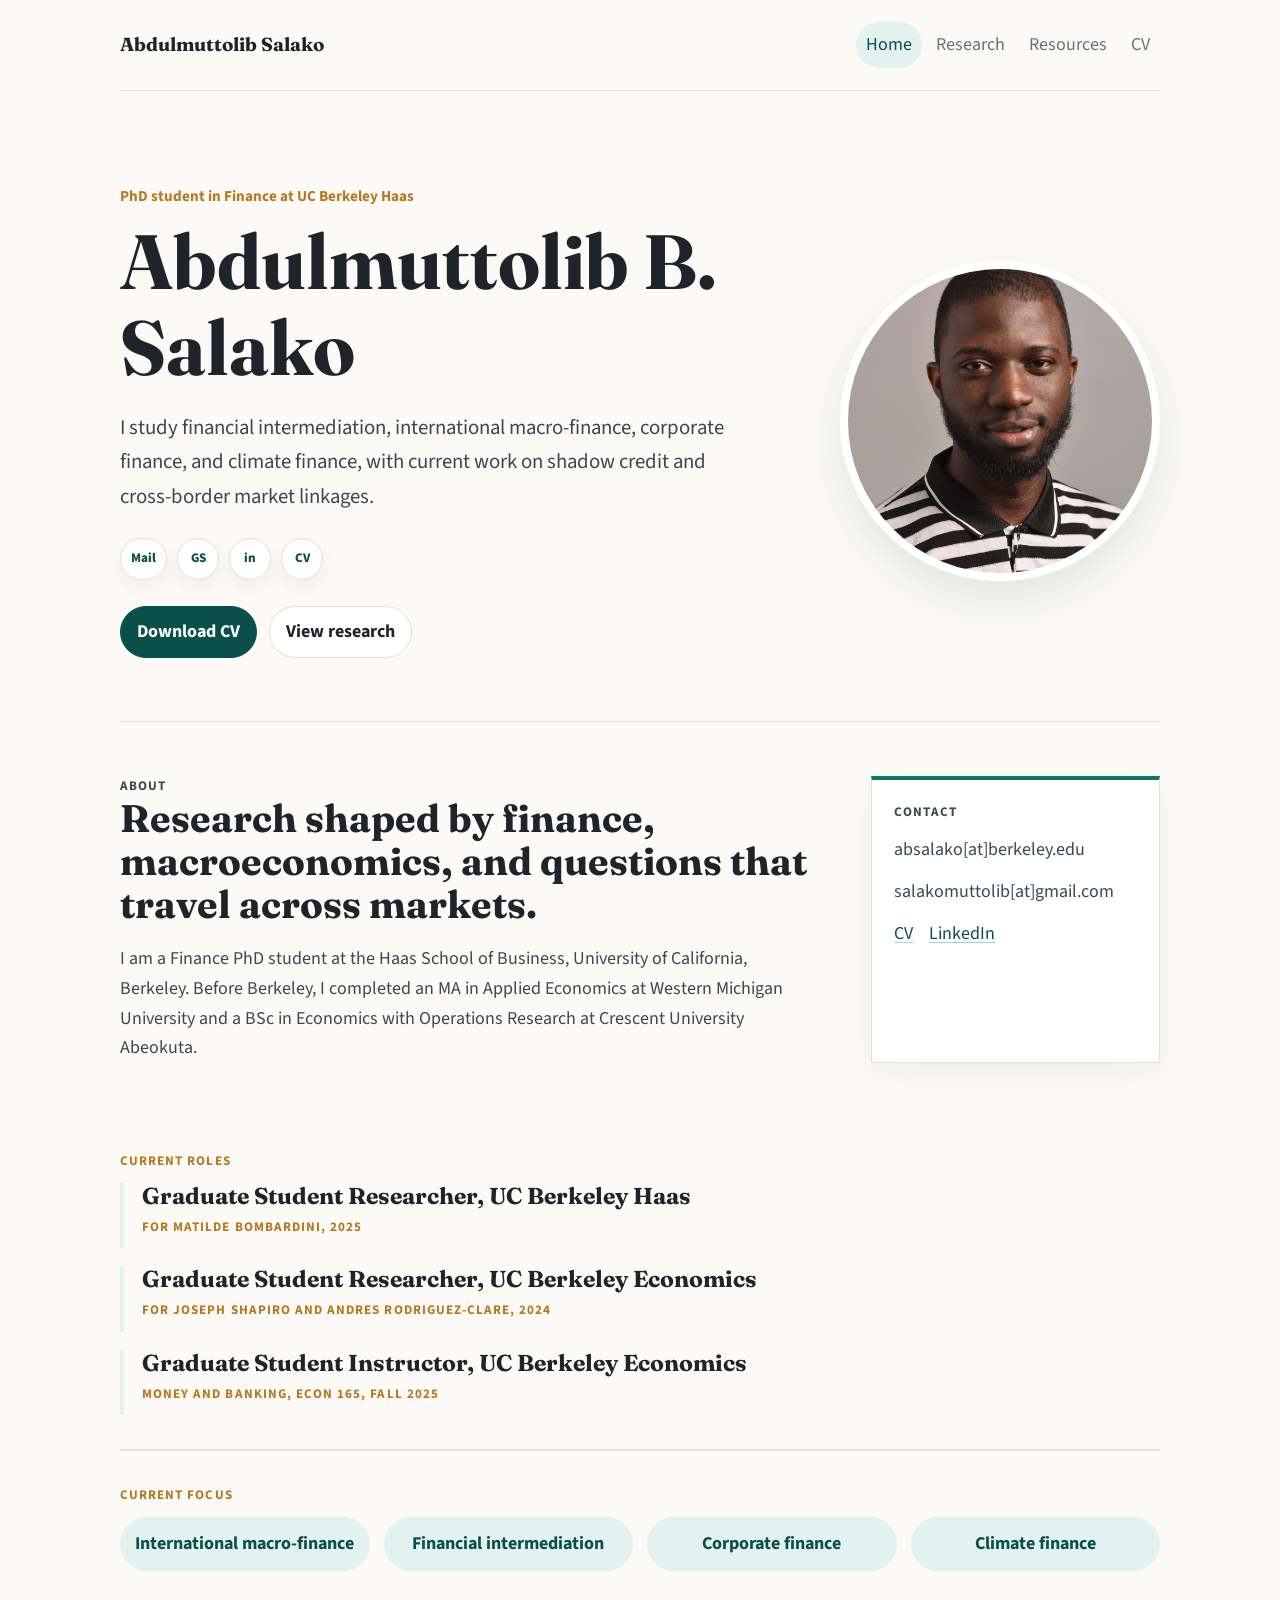
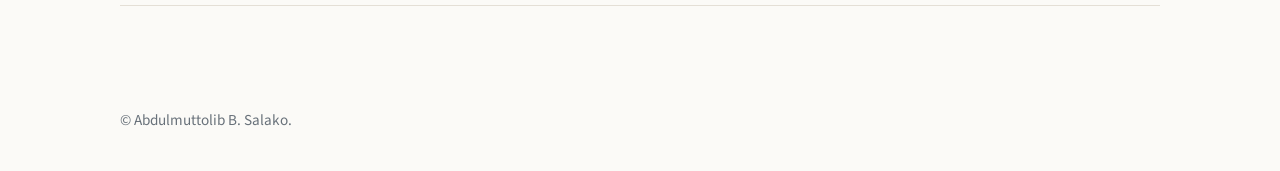
==== index.html @ 6ccd49cc "Simplify academic site design" ====
<!DOCTYPE html>
<html lang="en">
<head>
  <!-- Google Tag Manager -->
  <script>(function(w,d,s,l,i){w[l]=w[l]||[];w[l].push({'gtm.start':
  new Date().getTime(),event:'gtm.js'});var f=d.getElementsByTagName(s)[0],
  j=d.createElement(s),dl=l!='dataLayer'?'&l='+l:'';j.async=true;j.src=
  'https://www.googletagmanager.com/gtm.js?id='+i+dl;f.parentNode.insertBefore(j,f);
  })(window,document,'script','dataLayer','GTM-585B7WN');</script>
  <!-- End Google Tag Manager -->

  <!-- Global site tag (gtag.js) - Google Analytics -->
  <script async src="https://www.googletagmanager.com/gtag/js?id=G-QW6NPLQPRW"></script>
  <script>
    window.dataLayer = window.dataLayer || [];
    function gtag(){dataLayer.push(arguments);}
    gtag('js', new Date());
    gtag('config', 'G-QW6NPLQPRW');
  </script>

  <title>Abdulmuttolib Salako</title>
  <meta charset="utf-8">
  <meta name="viewport" content="width=device-width, initial-scale=1">
  <meta name="description" content="Abdulmuttolib B. Salako is a Finance PhD student at UC Berkeley Haas studying international macro-finance, financial intermediation, corporate finance, and climate finance.">
  <meta name="author" content="Abdulmuttolib B. Salako">
  <meta name="robots" content="index, follow">
  <link rel="canonical" href="https://muttolibsalako.github.io/">
  <link rel="preconnect" href="https://fonts.googleapis.com">
  <link rel="preconnect" href="https://fonts.gstatic.com" crossorigin>
  <link href="https://fonts.googleapis.com/css2?family=Fraunces:opsz,wght@9..144,600;9..144,700&family=Source+Sans+3:wght@400;500;600;700&display=swap" rel="stylesheet">
  <link rel="stylesheet" href="styles.css">
  <link rel="apple-touch-icon" sizes="180x180" href="files/favicon_package/apple-touch-icon.png">
  <link rel="icon" type="image/png" sizes="32x32" href="files/favicon_package/favicon-32x32.png">
  <link rel="icon" type="image/png" sizes="16x16" href="files/favicon_package/favicon-16x16.png">
  <link rel="manifest" href="/site.webmanifest">
  <link rel="mask-icon" href="/safari-pinned-tab.svg" color="#5bbad5">
  <meta name="msapplication-TileColor" content="#da532c">
  <meta name="theme-color" content="#f8f5ee">
  <script type="application/ld+json">
  {
    "@context": "https://schema.org",
    "@type": "Person",
    "name": "Abdulmuttolib B. Salako",
    "alternateName": "Abdulmuttolib Salako",
    "url": "https://muttolibsalako.github.io/",
    "affiliation": {
      "@type": "CollegeOrUniversity",
      "name": "University of California, Berkeley, Haas School of Business"
    },
    "jobTitle": "Finance PhD Student",
    "sameAs": [
      "https://www.linkedin.com/in/abdulmuttolibsalako/",
      "https://scholar.google.com/citations?hl=en&user=TeEJFxQAAAAJ"
    ],
    "knowsAbout": [
      "International macro-finance",
      "Financial intermediation",
      "Corporate finance",
      "Climate finance"
    ]
  }
  </script>
</head>
<body>
  <!-- Google Tag Manager (noscript) -->
  <noscript><iframe src="https://www.googletagmanager.com/ns.html?id=GTM-585B7WN"
  height="0" width="0" style="display:none;visibility:hidden"></iframe></noscript>
  <!-- End Google Tag Manager (noscript) -->

  <header class="site-header">
    <a class="brand" href="index.html">Abdulmuttolib Salako</a>
    <nav class="site-nav" aria-label="Primary navigation">
      <a class="active" href="index.html">Home</a>
      <a href="research.html">Research</a>
      <a href="resources.html">Resources</a>
      <a href="files/SalakoCV_Academicv2.pdf">CV</a>
    </nav>
  </header>

  <main>
    <section class="hero">
      <div class="hero-copy">
        <p class="eyebrow">PhD student in Finance at UC Berkeley Haas</p>
        <h1>Abdulmuttolib B. Salako</h1>
        <p class="lede">
          I study financial intermediation, international macro-finance, corporate finance, and climate finance, with current work on shadow credit and cross-border market linkages.
        </p>
        <div class="icon-links" aria-label="Profile links">
          <a href="mailto:absalako@berkeley.edu" aria-label="Email">Mail</a>
          <a href="https://scholar.google.com/citations?hl=en&user=TeEJFxQAAAAJ" target="_blank" rel="noopener" aria-label="Google Scholar">GS</a>
          <a href="https://www.linkedin.com/in/abdulmuttolibsalako/" target="_blank" rel="noopener" aria-label="LinkedIn">in</a>
          <a href="files/SalakoCV_Academicv2.pdf" aria-label="Download CV">CV</a>
        </div>
        <div class="actions" aria-label="Profile links">
          <a class="button primary" href="files/SalakoCV_Academicv2.pdf">Download CV</a>
          <a class="button" href="research.html">View research</a>
        </div>
      </div>

      <figure class="portrait">
        <img src="files/MTL_4378 (2).JPG" alt="Abdulmuttolib Salako">
      </figure>
    </section>

    <section class="intro-grid" aria-label="Profile summary">
      <article>
        <p class="section-kicker">About</p>
        <h2>Research shaped by finance, macroeconomics, and questions that travel across markets.</h2>
        <p>
          I am a Finance PhD student at the Haas School of Business, University of California, Berkeley. Before Berkeley, I completed an MA in Applied Economics at Western Michigan University and a BSc in Economics with Operations Research at Crescent University Abeokuta.
        </p>
      </article>

      <aside class="contact-panel">
        <p class="section-kicker">Contact</p>
        <p>absalako[at]berkeley.edu</p>
        <p>salakomuttolib[at]gmail.com</p>
        <a href="files/SalakoCV_Academicv2.pdf">CV</a>
        <a href="https://www.linkedin.com/in/abdulmuttolibsalako/" target="_blank" rel="noopener">LinkedIn</a>
      </aside>
    </section>

    <section class="research-section">
      <p class="section-kicker">Current Roles</p>
      <div class="timeline-list">
        <article>
          <h3>Graduate Student Researcher, UC Berkeley Haas</h3>
          <p class="meta">For Matilde Bombardini, 2025</p>
        </article>
        <article>
          <h3>Graduate Student Researcher, UC Berkeley Economics</h3>
          <p class="meta">For Joseph Shapiro and Andres Rodriguez-Clare, 2024</p>
        </article>
        <article>
          <h3>Graduate Student Instructor, UC Berkeley Economics</h3>
          <p class="meta">Money and Banking, ECON 165, Fall 2025</p>
        </article>
      </div>
    </section>

    <section class="focus-band">
      <p class="section-kicker">Current focus</p>
      <div class="focus-list">
        <p>International macro-finance</p>
        <p>Financial intermediation</p>
        <p>Corporate finance</p>
        <p>Climate finance</p>
      </div>
    </section>
  </main>

  <footer class="site-footer">
    <p>&copy; Abdulmuttolib B. Salako.</p>
  </footer>
</body>
</html>
---- styles.css ----
:root {
  --paper: #fbfaf7;
  --ink: #20242a;
  --muted: #68717a;
  --line: #e4dfd6;
  --panel: #ffffff;
  --accent: #0f766e;
  --accent-dark: #0b4f4a;
  --accent-soft: #e2f2ef;
  --gold: #b7791f;
  --shadow: 0 20px 44px rgba(32, 36, 42, 0.1);
}

* {
  box-sizing: border-box;
}

html {
  background: var(--paper);
  color: var(--ink);
  scroll-behavior: smooth;
}

body {
  margin: 0;
  font-family: "Source Sans 3", Georgia, serif;
  font-size: 18px;
  line-height: 1.65;
  overflow-x: hidden;
  background: var(--paper);
}

body::selection {
  background: var(--accent-soft);
}

a {
  color: var(--accent-dark);
  text-decoration-color: rgba(15, 118, 110, 0.35);
  text-underline-offset: 0.18em;
}

a:hover,
a:focus-visible {
  color: var(--accent);
}

a:focus-visible {
  outline: 3px solid rgba(15, 118, 110, 0.28);
  outline-offset: 4px;
}

.site-header {
  width: min(1040px, calc(100% - 40px));
  margin: 0 auto;
  padding: 22px 0;
  display: flex;
  align-items: center;
  justify-content: space-between;
  gap: 24px;
  border-bottom: 1px solid var(--line);
}

.brand {
  font-family: "Fraunces", Georgia, serif;
  font-size: 1.18rem;
  font-weight: 700;
  color: var(--ink);
  text-decoration: none;
}

.site-nav {
  display: flex;
  gap: 4px;
  flex-wrap: wrap;
  justify-content: flex-end;
}

.site-nav a {
  padding: 8px 10px;
  color: var(--muted);
  text-decoration: none;
  border-radius: 999px;
  transition: color 160ms ease, background 160ms ease;
}

.site-nav a:hover,
.site-nav a:focus-visible,
.site-nav a.active {
  color: var(--accent-dark);
  background: var(--accent-soft);
}

main {
  width: min(1040px, calc(100% - 40px));
  margin: 0 auto;
}

.hero {
  min-height: 70vh;
  display: grid;
  grid-template-columns: minmax(0, 1fr) minmax(250px, 340px);
  gap: clamp(34px, 7vw, 88px);
  align-items: center;
  padding: clamp(46px, 7vw, 88px) 0 58px;
}

.eyebrow,
.section-kicker,
.meta {
  margin: 0 0 10px;
  font-size: 0.82rem;
  font-weight: 700;
  color: var(--gold);
  letter-spacing: 0.08em;
  text-transform: uppercase;
}

.eyebrow {
  font-size: 0.95rem;
  letter-spacing: 0;
  text-transform: none;
}

h1,
h2,
h3 {
  font-family: "Fraunces", Georgia, serif;
  line-height: 1.12;
  color: var(--ink);
  letter-spacing: 0;
}

h1 {
  max-width: 760px;
  margin: 0;
  font-size: clamp(3rem, 6vw, 5.4rem);
}

h2 {
  margin: 0 0 18px;
  font-size: clamp(1.8rem, 3vw, 2.55rem);
}

h3 {
  margin: 0 0 6px;
  font-size: clamp(1.22rem, 1.8vw, 1.55rem);
}

.lede {
  max-width: 680px;
  margin: 20px 0 0;
  font-size: clamp(1.08rem, 2vw, 1.3rem);
  color: #3e4750;
}

.icon-links {
  display: flex;
  flex-wrap: wrap;
  gap: 10px;
  margin-top: 24px;
}

.icon-links a {
  display: inline-flex;
  align-items: center;
  justify-content: center;
  min-width: 42px;
  min-height: 42px;
  padding: 0 10px;
  border: 1px solid var(--line);
  border-radius: 999px;
  background: var(--panel);
  color: var(--accent-dark);
  font-size: 0.82rem;
  font-weight: 800;
  text-decoration: none;
  box-shadow: 0 8px 20px rgba(32, 36, 42, 0.05);
  transition: transform 160ms ease, border-color 160ms ease, background 160ms ease;
}

.icon-links a:hover,
.icon-links a:focus-visible {
  transform: translateY(-2px);
  border-color: var(--accent);
  background: var(--accent-soft);
}

.actions {
  display: flex;
  flex-wrap: wrap;
  gap: 12px;
  margin-top: 26px;
}

.button {
  display: inline-flex;
  align-items: center;
  justify-content: center;
  min-height: 44px;
  padding: 10px 16px;
  border: 1px solid var(--line);
  border-radius: 999px;
  color: var(--ink);
  background: var(--panel);
  text-decoration: none;
  font-weight: 700;
  transition: transform 160ms ease, border-color 160ms ease, background 160ms ease;
}

.button:hover,
.button:focus-visible {
  transform: translateY(-2px);
  border-color: var(--accent);
  background: var(--accent-soft);
}

.button.primary {
  color: #fff;
  background: var(--accent-dark);
  border-color: var(--accent-dark);
}

.portrait {
  margin: 0;
  justify-self: end;
  width: min(100%, 320px);
}

.portrait img {
  display: block;
  width: 100%;
  aspect-ratio: 1 / 1;
  object-fit: cover;
  border-radius: 50%;
  border: 8px solid #fff;
  box-shadow: var(--shadow);
}

.intro-grid {
  display: grid;
  grid-template-columns: minmax(0, 1fr) minmax(250px, 0.42fr);
  gap: clamp(28px, 5vw, 64px);
  padding: 54px 0;
  border-top: 1px solid var(--line);
}

.intro-grid p {
  max-width: 760px;
  margin: 0;
  color: #3e4750;
}

.contact-panel {
  padding: 22px;
  background: var(--panel);
  border: 1px solid var(--line);
  border-top: 4px solid var(--accent);
  box-shadow: 0 10px 30px rgba(32, 36, 42, 0.05);
}

.contact-panel p {
  margin: 0 0 12px;
  overflow-wrap: anywhere;
}

.contact-panel a + a {
  margin-left: 12px;
}

.focus-band {
  margin-bottom: 72px;
  padding: 34px 0;
  border-top: 1px solid var(--line);
  border-bottom: 1px solid var(--line);
}

.focus-list {
  display: grid;
  grid-template-columns: repeat(4, minmax(0, 1fr));
  gap: 14px;
}

.focus-list p {
  margin: 0;
  padding: 12px 14px;
  border-radius: 999px;
  background: var(--accent-soft);
  color: var(--accent-dark);
  font-weight: 700;
  text-align: center;
}

.page-shell {
  width: min(880px, calc(100% - 40px));
}

.page-heading {
  padding: clamp(40px, 7vw, 70px) 0 30px;
  border-bottom: 1px solid var(--line);
}

.page-heading h1 {
  font-size: clamp(2.4rem, 5vw, 4rem);
}

.compact-heading {
  padding-bottom: 24px;
}

.research-section {
  padding: 34px 0;
  border-bottom: 1px solid var(--line);
}

.research-section h2 {
  font-size: clamp(1.6rem, 2.5vw, 2.15rem);
}

.paper {
  margin: 0;
  padding: 22px 0;
}

.paper + .paper {
  border-top: 1px solid rgba(228, 223, 214, 0.9);
}

.paper p {
  margin: 0;
  color: #3e4750;
  overflow-wrap: anywhere;
}

.paper .meta {
  margin-bottom: 12px;
  color: var(--muted);
}

.timeline-list {
  display: grid;
  gap: 18px;
}

.timeline-list article {
  padding-left: 18px;
  border-left: 4px solid var(--accent-soft);
}

.timeline-list h3 {
  margin-bottom: 8px;
}

.site-footer {
  width: min(1040px, calc(100% - 40px));
  margin: 0 auto;
  padding: 30px 0 38px;
  color: var(--muted);
  font-size: 0.95rem;
}

.site-footer p {
  margin: 0;
}

@media (prefers-reduced-motion: reduce) {
  html {
    scroll-behavior: auto;
  }

  *,
  *::before,
  *::after {
    animation-duration: 0.01ms !important;
    animation-iteration-count: 1 !important;
    transition-duration: 0.01ms !important;
  }
}

@media (max-width: 860px) {
  body {
    font-size: 17px;
  }

  .site-header,
  .hero,
  .intro-grid {
    display: block;
  }

  .site-nav {
    justify-content: flex-start;
    margin-top: 16px;
  }

  .portrait {
    width: 100%;
    max-width: 260px;
    margin: 38px auto 0 0;
  }

  .intro-grid {
    padding: 46px 0;
  }

  .contact-panel {
    margin-top: 28px;
  }

  .focus-list {
    grid-template-columns: repeat(2, minmax(0, 1fr));
  }
}

@media (max-width: 540px) {
  main,
  .page-shell,
  .site-header,
  .site-footer {
    width: min(calc(100% - 28px), 1040px);
  }

  h1 {
    font-size: 2.45rem;
    line-height: 1.12;
  }

  .lede {
    font-size: 1.05rem;
  }

  .actions {
    display: grid;
  }

  .focus-list {
    grid-template-columns: 1fr;
  }
}
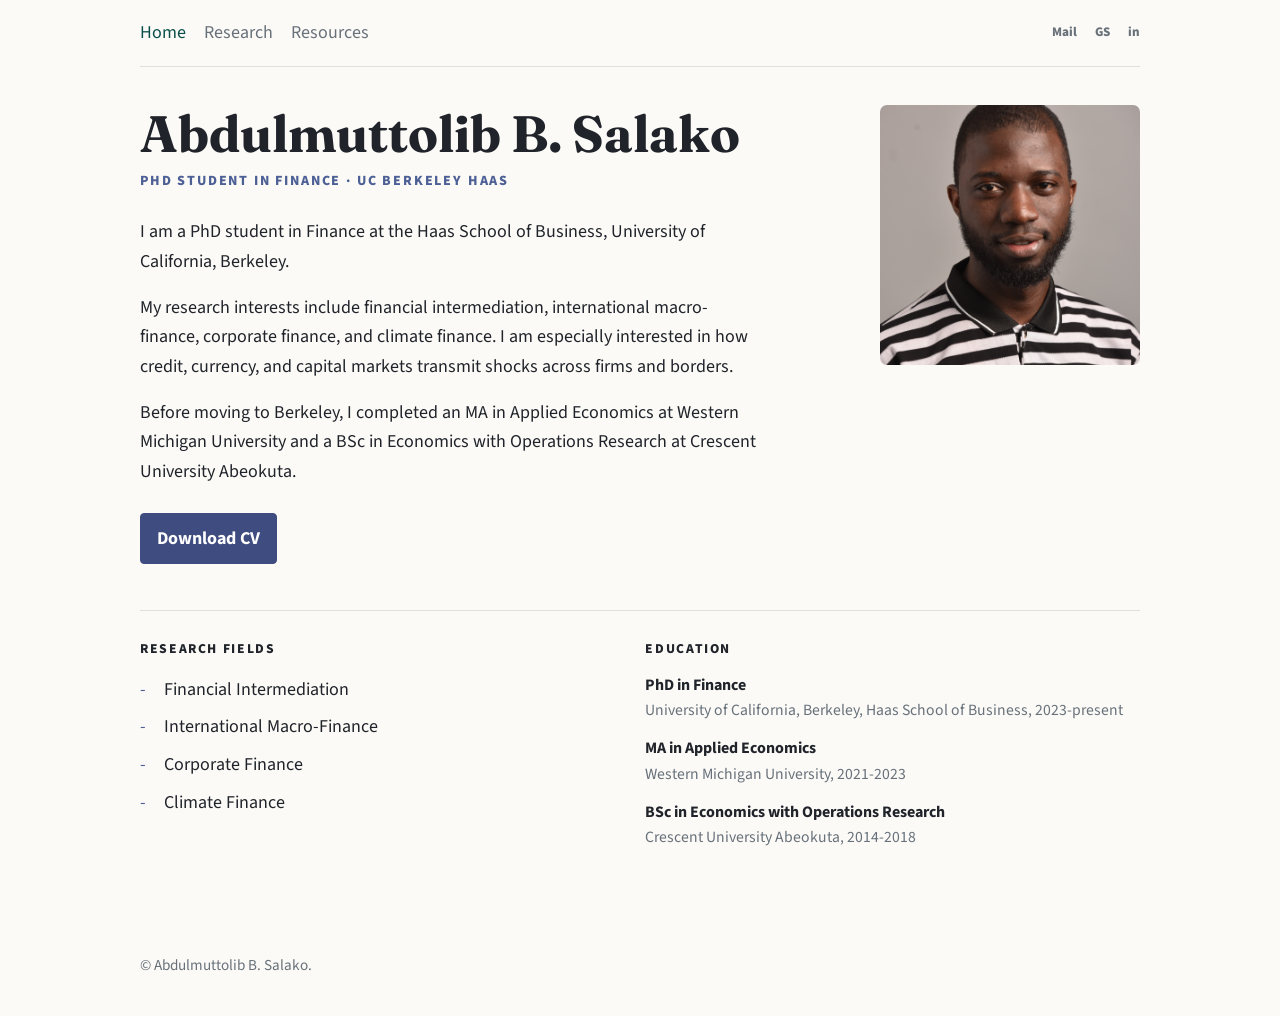
==== commit 3dbd243c: "Refine homepage academic profile" ====
--- a/index.html
+++ b/index.html
@@ -68,32 +68,36 @@
   <!-- End Google Tag Manager (noscript) -->
 
   <header class="site-header">
-    <a class="brand" href="index.html">Abdulmuttolib Salako</a>
     <nav class="site-nav" aria-label="Primary navigation">
       <a class="active" href="index.html">Home</a>
       <a href="research.html">Research</a>
       <a href="resources.html">Resources</a>
-      <a href="files/SalakoCV_Academicv2.pdf">CV</a>
     </nav>
+    <div class="header-icons" aria-label="Profile links">
+      <a href="mailto:absalako@berkeley.edu" aria-label="Email">Mail</a>
+      <a href="https://scholar.google.com/citations?hl=en&user=TeEJFxQAAAAJ" target="_blank" rel="noopener" aria-label="Google Scholar">GS</a>
+      <a href="https://www.linkedin.com/in/abdulmuttolibsalako/" target="_blank" rel="noopener" aria-label="LinkedIn">in</a>
+    </div>
   </header>
 
   <main>
     <section class="hero">
       <div class="hero-copy">
-        <p class="eyebrow">PhD student in Finance at UC Berkeley Haas</p>
         <h1>Abdulmuttolib B. Salako</h1>
-        <p class="lede">
-          I study financial intermediation, international macro-finance, corporate finance, and climate finance, with current work on shadow credit and cross-border market linkages.
-        </p>
-        <div class="icon-links" aria-label="Profile links">
-          <a href="mailto:absalako@berkeley.edu" aria-label="Email">Mail</a>
-          <a href="https://scholar.google.com/citations?hl=en&user=TeEJFxQAAAAJ" target="_blank" rel="noopener" aria-label="Google Scholar">GS</a>
-          <a href="https://www.linkedin.com/in/abdulmuttolibsalako/" target="_blank" rel="noopener" aria-label="LinkedIn">in</a>
-          <a href="files/SalakoCV_Academicv2.pdf" aria-label="Download CV">CV</a>
+        <p class="profile-title">PhD Student in Finance &middot; UC Berkeley Haas</p>
+        <div class="bio-copy">
+          <p>
+            I am a PhD student in Finance at the Haas School of Business, University of California, Berkeley.
+          </p>
+          <p>
+            My research interests include financial intermediation, international macro-finance, corporate finance, and climate finance. I am especially interested in how credit, currency, and capital markets transmit shocks across firms and borders.
+          </p>
+          <p>
+            Before moving to Berkeley, I completed an MA in Applied Economics at Western Michigan University and a BSc in Economics with Operations Research at Crescent University Abeokuta.
+          </p>
         </div>
-        <div class="actions" aria-label="Profile links">
+        <div class="actions" aria-label="CV link">
           <a class="button primary" href="files/SalakoCV_Academicv2.pdf">Download CV</a>
-          <a class="button" href="research.html">View research</a>
         </div>
       </div>
 
@@ -102,49 +106,31 @@
       </figure>
     </section>
 
-    <section class="intro-grid" aria-label="Profile summary">
-      <article>
-        <p class="section-kicker">About</p>
-        <h2>Research shaped by finance, macroeconomics, and questions that travel across markets.</h2>
-        <p>
-          I am a Finance PhD student at the Haas School of Business, University of California, Berkeley. Before Berkeley, I completed an MA in Applied Economics at Western Michigan University and a BSc in Economics with Operations Research at Crescent University Abeokuta.
-        </p>
-      </article>
+    <section class="profile-details" aria-label="Profile details">
+      <div>
+        <h2>Research Fields</h2>
+        <ul class="dash-list">
+          <li>Financial Intermediation</li>
+          <li>International Macro-Finance</li>
+          <li>Corporate Finance</li>
+          <li>Climate Finance</li>
+        </ul>
+      </div>
 
-      <aside class="contact-panel">
-        <p class="section-kicker">Contact</p>
-        <p>absalako[at]berkeley.edu</p>
-        <p>salakomuttolib[at]gmail.com</p>
-        <a href="files/SalakoCV_Academicv2.pdf">CV</a>
-        <a href="https://www.linkedin.com/in/abdulmuttolibsalako/" target="_blank" rel="noopener">LinkedIn</a>
-      </aside>
-    </section>
-
-    <section class="research-section">
-      <p class="section-kicker">Current Roles</p>
-      <div class="timeline-list">
-        <article>
-          <h3>Graduate Student Researcher, UC Berkeley Haas</h3>
-          <p class="meta">For Matilde Bombardini, 2025</p>
+      <div>
+        <h2>Education</h2>
+        <article class="education-item">
+          <h3>PhD in Finance</h3>
+          <p>University of California, Berkeley, Haas School of Business, 2023-present</p>
         </article>
-        <article>
-          <h3>Graduate Student Researcher, UC Berkeley Economics</h3>
-          <p class="meta">For Joseph Shapiro and Andres Rodriguez-Clare, 2024</p>
+        <article class="education-item">
+          <h3>MA in Applied Economics</h3>
+          <p>Western Michigan University, 2021-2023</p>
         </article>
-        <article>
-          <h3>Graduate Student Instructor, UC Berkeley Economics</h3>
-          <p class="meta">Money and Banking, ECON 165, Fall 2025</p>
+        <article class="education-item">
+          <h3>BSc in Economics with Operations Research</h3>
+          <p>Crescent University Abeokuta, 2014-2018</p>
         </article>
-      </div>
-    </section>
-
-    <section class="focus-band">
-      <p class="section-kicker">Current focus</p>
-      <div class="focus-list">
-        <p>International macro-finance</p>
-        <p>Financial intermediation</p>
-        <p>Corporate finance</p>
-        <p>Climate finance</p>
       </div>
     </section>
   </main>
--- a/styles.css
+++ b/styles.css
@@ -51,9 +51,9 @@
 }
 
 .site-header {
-  width: min(1040px, calc(100% - 40px));
+  width: min(1000px, calc(100% - 40px));
   margin: 0 auto;
-  padding: 22px 0;
+  padding: 12px 0;
   display: flex;
   align-items: center;
   justify-content: space-between;
@@ -61,48 +61,55 @@
   border-bottom: 1px solid var(--line);
 }
 
-.brand {
-  font-family: "Fraunces", Georgia, serif;
-  font-size: 1.18rem;
-  font-weight: 700;
-  color: var(--ink);
-  text-decoration: none;
-}
-
 .site-nav {
   display: flex;
-  gap: 4px;
+  gap: 18px;
   flex-wrap: wrap;
   justify-content: flex-end;
 }
 
 .site-nav a {
-  padding: 8px 10px;
+  padding: 6px 0;
   color: var(--muted);
   text-decoration: none;
-  border-radius: 999px;
-  transition: color 160ms ease, background 160ms ease;
+  transition: color 160ms ease;
 }
 
 .site-nav a:hover,
 .site-nav a:focus-visible,
 .site-nav a.active {
   color: var(--accent-dark);
-  background: var(--accent-soft);
+}
+
+.header-icons {
+  display: flex;
+  align-items: center;
+  gap: 18px;
+}
+
+.header-icons a {
+  color: var(--muted);
+  font-size: 0.82rem;
+  font-weight: 800;
+  text-decoration: none;
+}
+
+.header-icons a:hover,
+.header-icons a:focus-visible {
+  color: var(--accent-dark);
 }
 
 main {
-  width: min(1040px, calc(100% - 40px));
+  width: min(1000px, calc(100% - 40px));
   margin: 0 auto;
 }
 
 .hero {
-  min-height: 70vh;
   display: grid;
-  grid-template-columns: minmax(0, 1fr) minmax(250px, 340px);
-  gap: clamp(34px, 7vw, 88px);
-  align-items: center;
-  padding: clamp(46px, 7vw, 88px) 0 58px;
+  grid-template-columns: minmax(0, 1fr) minmax(220px, 300px);
+  gap: clamp(34px, 7vw, 84px);
+  align-items: start;
+  padding: 38px 0 46px;
 }
 
 .eyebrow,
@@ -134,7 +141,7 @@
 h1 {
   max-width: 760px;
   margin: 0;
-  font-size: clamp(3rem, 6vw, 5.4rem);
+  font-size: clamp(2.3rem, 4.5vw, 3.2rem);
 }
 
 h2 {
@@ -154,36 +161,22 @@
   color: #3e4750;
 }
 
-.icon-links {
-  display: flex;
-  flex-wrap: wrap;
-  gap: 10px;
-  margin-top: 24px;
-}
-
-.icon-links a {
-  display: inline-flex;
-  align-items: center;
-  justify-content: center;
-  min-width: 42px;
-  min-height: 42px;
-  padding: 0 10px;
-  border: 1px solid var(--line);
-  border-radius: 999px;
-  background: var(--panel);
-  color: var(--accent-dark);
-  font-size: 0.82rem;
+.profile-title {
+  margin: 8px 0 24px;
+  color: #4d6095;
+  font-size: 0.88rem;
   font-weight: 800;
-  text-decoration: none;
-  box-shadow: 0 8px 20px rgba(32, 36, 42, 0.05);
-  transition: transform 160ms ease, border-color 160ms ease, background 160ms ease;
-}
-
-.icon-links a:hover,
-.icon-links a:focus-visible {
-  transform: translateY(-2px);
-  border-color: var(--accent);
-  background: var(--accent-soft);
+  letter-spacing: 0.13em;
+  text-transform: uppercase;
+}
+
+.bio-copy {
+  max-width: 650px;
+}
+
+.bio-copy p {
+  margin: 0 0 16px;
+  color: var(--ink);
 }
 
 .actions {
@@ -200,7 +193,7 @@
   min-height: 44px;
   padding: 10px 16px;
   border: 1px solid var(--line);
-  border-radius: 999px;
+  border-radius: 4px;
   color: var(--ink);
   background: var(--panel);
   text-decoration: none;
@@ -217,14 +210,14 @@
 
 .button.primary {
   color: #fff;
-  background: var(--accent-dark);
-  border-color: var(--accent-dark);
+  background: #3f4c7f;
+  border-color: #3f4c7f;
 }
 
 .portrait {
   margin: 0;
   justify-self: end;
-  width: min(100%, 320px);
+  width: min(100%, 260px);
 }
 
 .portrait img {
@@ -232,63 +225,61 @@
   width: 100%;
   aspect-ratio: 1 / 1;
   object-fit: cover;
-  border-radius: 50%;
-  border: 8px solid #fff;
-  box-shadow: var(--shadow);
-}
-
-.intro-grid {
+  border-radius: 7px;
+}
+
+.profile-details {
   display: grid;
-  grid-template-columns: minmax(0, 1fr) minmax(250px, 0.42fr);
-  gap: clamp(28px, 5vw, 64px);
-  padding: 54px 0;
+  grid-template-columns: minmax(0, 0.92fr) minmax(0, 1.08fr);
+  gap: clamp(34px, 7vw, 84px);
+  padding: 30px 0 58px;
   border-top: 1px solid var(--line);
 }
 
-.intro-grid p {
-  max-width: 760px;
-  margin: 0;
-  color: #3e4750;
-}
-
-.contact-panel {
-  padding: 22px;
-  background: var(--panel);
-  border: 1px solid var(--line);
-  border-top: 4px solid var(--accent);
-  box-shadow: 0 10px 30px rgba(32, 36, 42, 0.05);
-}
-
-.contact-panel p {
-  margin: 0 0 12px;
-  overflow-wrap: anywhere;
-}
-
-.contact-panel a + a {
-  margin-left: 12px;
-}
-
-.focus-band {
-  margin-bottom: 72px;
-  padding: 34px 0;
-  border-top: 1px solid var(--line);
-  border-bottom: 1px solid var(--line);
-}
-
-.focus-list {
-  display: grid;
-  grid-template-columns: repeat(4, minmax(0, 1fr));
-  gap: 14px;
-}
-
-.focus-list p {
-  margin: 0;
-  padding: 12px 14px;
-  border-radius: 999px;
-  background: var(--accent-soft);
-  color: var(--accent-dark);
-  font-weight: 700;
-  text-align: center;
+.profile-details h2 {
+  margin: 0 0 18px;
+  color: var(--ink);
+  font-family: "Source Sans 3", Georgia, serif;
+  font-size: 0.85rem;
+  font-weight: 800;
+  letter-spacing: 0.12em;
+  text-transform: uppercase;
+}
+
+.dash-list {
+  list-style: none;
+  margin: 0;
+  padding: 0;
+}
+
+.dash-list li {
+  position: relative;
+  margin: 0 0 8px;
+  padding-left: 24px;
+}
+
+.dash-list li::before {
+  content: "-";
+  position: absolute;
+  left: 0;
+  color: #4d6095;
+}
+
+.education-item {
+  margin: 0 0 14px;
+}
+
+.education-item h3 {
+  margin: 0;
+  font-family: "Source Sans 3", Georgia, serif;
+  font-size: 1rem;
+  line-height: 1.35;
+}
+
+.education-item p {
+  margin: 2px 0 0;
+  color: var(--muted);
+  font-size: 0.98rem;
 }
 
 .page-shell {
@@ -352,7 +343,7 @@
 }
 
 .site-footer {
-  width: min(1040px, calc(100% - 40px));
+  width: min(1000px, calc(100% - 40px));
   margin: 0 auto;
   padding: 30px 0 38px;
   color: var(--muted);
@@ -382,33 +373,23 @@
     font-size: 17px;
   }
 
-  .site-header,
   .hero,
-  .intro-grid {
+  .profile-details {
     display: block;
   }
 
   .site-nav {
     justify-content: flex-start;
-    margin-top: 16px;
   }
 
   .portrait {
     width: 100%;
-    max-width: 260px;
+    max-width: 240px;
     margin: 38px auto 0 0;
   }
 
-  .intro-grid {
-    padding: 46px 0;
-  }
-
-  .contact-panel {
-    margin-top: 28px;
-  }
-
-  .focus-list {
-    grid-template-columns: repeat(2, minmax(0, 1fr));
+  .profile-details > div + div {
+    margin-top: 30px;
   }
 }
 
@@ -417,7 +398,7 @@
   .page-shell,
   .site-header,
   .site-footer {
-    width: min(calc(100% - 28px), 1040px);
+    width: min(calc(100% - 28px), 1000px);
   }
 
   h1 {
@@ -432,8 +413,4 @@
   .actions {
     display: grid;
   }
-
-  .focus-list {
-    grid-template-columns: 1fr;
-  }
-}
+}
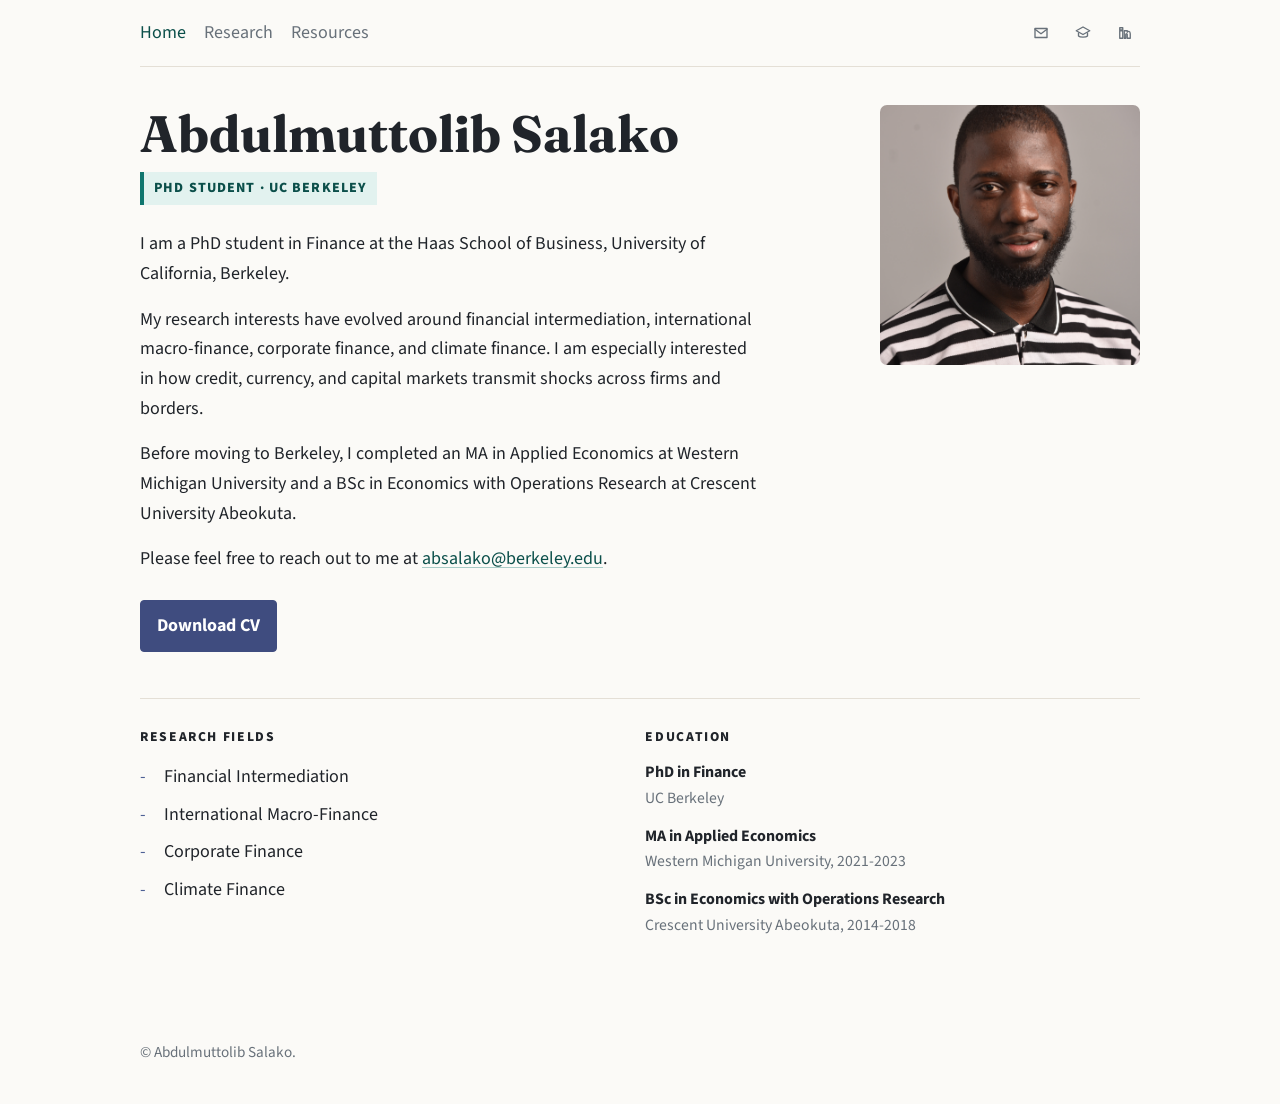
==== commit 142feda7: "Apply homepage annotation edits" ====
--- a/index.html
+++ b/index.html
@@ -21,8 +21,8 @@
   <title>Abdulmuttolib Salako</title>
   <meta charset="utf-8">
   <meta name="viewport" content="width=device-width, initial-scale=1">
-  <meta name="description" content="Abdulmuttolib B. Salako is a Finance PhD student at UC Berkeley Haas studying international macro-finance, financial intermediation, corporate finance, and climate finance.">
-  <meta name="author" content="Abdulmuttolib B. Salako">
+  <meta name="description" content="Abdulmuttolib Salako is a Finance PhD student at UC Berkeley studying international macro-finance, financial intermediation, corporate finance, and climate finance.">
+  <meta name="author" content="Abdulmuttolib Salako">
   <meta name="robots" content="index, follow">
   <link rel="canonical" href="https://muttolibsalako.github.io/">
   <link rel="preconnect" href="https://fonts.googleapis.com">
@@ -40,8 +40,8 @@
   {
     "@context": "https://schema.org",
     "@type": "Person",
-    "name": "Abdulmuttolib B. Salako",
-    "alternateName": "Abdulmuttolib Salako",
+    "name": "Abdulmuttolib Salako",
+    "alternateName": "Abdulmuttolib B. Salako",
     "url": "https://muttolibsalako.github.io/",
     "affiliation": {
       "@type": "CollegeOrUniversity",
@@ -74,26 +74,35 @@
       <a href="resources.html">Resources</a>
     </nav>
     <div class="header-icons" aria-label="Profile links">
-      <a href="mailto:absalako@berkeley.edu" aria-label="Email">Mail</a>
-      <a href="https://scholar.google.com/citations?hl=en&user=TeEJFxQAAAAJ" target="_blank" rel="noopener" aria-label="Google Scholar">GS</a>
-      <a href="https://www.linkedin.com/in/abdulmuttolibsalako/" target="_blank" rel="noopener" aria-label="LinkedIn">in</a>
+      <a href="mailto:absalako@berkeley.edu" aria-label="Email">
+        <svg aria-hidden="true" viewBox="0 0 24 24"><path d="M4 6h16v12H4z"/><path d="m4 7 8 6 8-6"/></svg>
+      </a>
+      <a href="https://scholar.google.com/citations?hl=en&user=TeEJFxQAAAAJ" target="_blank" rel="noopener" aria-label="Google Scholar">
+        <svg aria-hidden="true" viewBox="0 0 24 24"><path d="M12 4 3 9l9 5 9-5-9-5Z"/><path d="M6 12v4c2 2 10 2 12 0v-4"/></svg>
+      </a>
+      <a href="https://www.linkedin.com/in/abdulmuttolibsalako/" target="_blank" rel="noopener" aria-label="LinkedIn">
+        <svg aria-hidden="true" viewBox="0 0 24 24"><path d="M5 9h4v10H5z"/><path d="M5 5h4v3H5z"/><path d="M11 9h4v2c.7-1.4 4-2.4 4 2v6h-4v-5c0-1.6-2-1.6-2 0v5h-2z"/></svg>
+      </a>
     </div>
   </header>
 
   <main>
     <section class="hero">
       <div class="hero-copy">
-        <h1>Abdulmuttolib B. Salako</h1>
-        <p class="profile-title">PhD Student in Finance &middot; UC Berkeley Haas</p>
+        <h1>Abdulmuttolib Salako</h1>
+        <p class="profile-title">PhD Student &middot; UC Berkeley</p>
         <div class="bio-copy">
           <p>
             I am a PhD student in Finance at the Haas School of Business, University of California, Berkeley.
           </p>
           <p>
-            My research interests include financial intermediation, international macro-finance, corporate finance, and climate finance. I am especially interested in how credit, currency, and capital markets transmit shocks across firms and borders.
+            My research interests have evolved around financial intermediation, international macro-finance, corporate finance, and climate finance. I am especially interested in how credit, currency, and capital markets transmit shocks across firms and borders.
           </p>
           <p>
             Before moving to Berkeley, I completed an MA in Applied Economics at Western Michigan University and a BSc in Economics with Operations Research at Crescent University Abeokuta.
+          </p>
+          <p>
+            Please feel free to reach out to me at <a href="mailto:absalako@berkeley.edu">absalako@berkeley.edu</a>.
           </p>
         </div>
         <div class="actions" aria-label="CV link">
@@ -121,7 +130,7 @@
         <h2>Education</h2>
         <article class="education-item">
           <h3>PhD in Finance</h3>
-          <p>University of California, Berkeley, Haas School of Business, 2023-present</p>
+          <p>UC Berkeley</p>
         </article>
         <article class="education-item">
           <h3>MA in Applied Economics</h3>
@@ -136,7 +145,7 @@
   </main>
 
   <footer class="site-footer">
-    <p>&copy; Abdulmuttolib B. Salako.</p>
+    <p>&copy; Abdulmuttolib Salako.</p>
   </footer>
 </body>
 </html>
--- a/styles.css
+++ b/styles.css
@@ -84,19 +84,36 @@
 .header-icons {
   display: flex;
   align-items: center;
-  gap: 18px;
+  gap: 12px;
 }
 
 .header-icons a {
+  display: inline-flex;
+  align-items: center;
+  justify-content: center;
+  width: 30px;
+  height: 30px;
+  border-radius: 50%;
   color: var(--muted);
-  font-size: 0.82rem;
-  font-weight: 800;
   text-decoration: none;
+  transition: background 160ms ease, color 160ms ease, transform 160ms ease;
 }
 
 .header-icons a:hover,
 .header-icons a:focus-visible {
   color: var(--accent-dark);
+  background: var(--accent-soft);
+  transform: translateY(-1px);
+}
+
+.header-icons svg {
+  width: 18px;
+  height: 18px;
+  fill: none;
+  stroke: currentColor;
+  stroke-linecap: round;
+  stroke-linejoin: round;
+  stroke-width: 1.8;
 }
 
 main {
@@ -162,11 +179,15 @@
 }
 
 .profile-title {
-  margin: 8px 0 24px;
-  color: #4d6095;
+  display: inline-block;
+  margin: 10px 0 24px;
+  padding: 5px 10px;
+  border-left: 4px solid var(--accent);
+  background: var(--accent-soft);
+  color: var(--accent-dark);
   font-size: 0.88rem;
   font-weight: 800;
-  letter-spacing: 0.13em;
+  letter-spacing: 0.08em;
   text-transform: uppercase;
 }
 
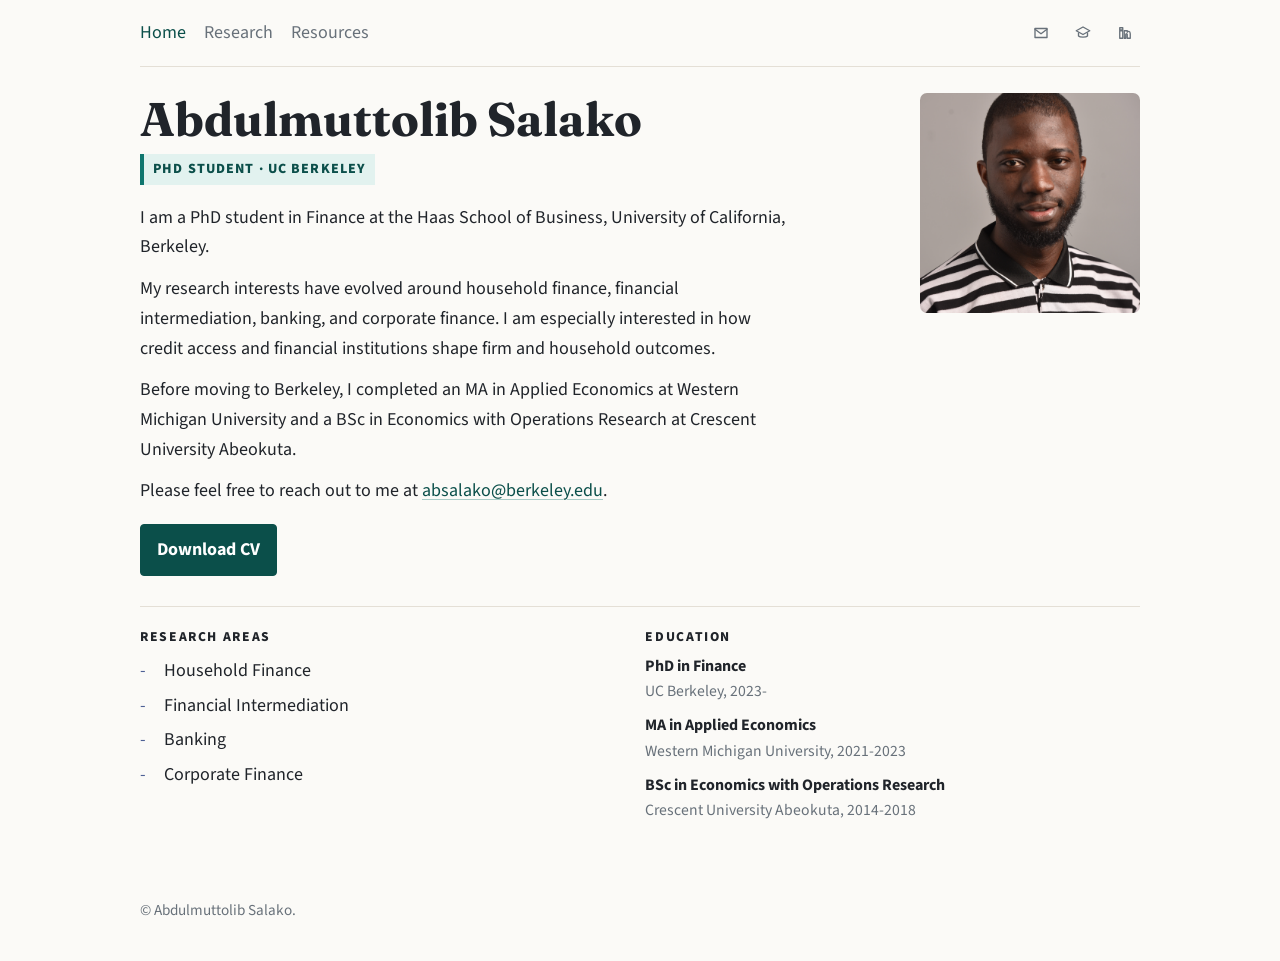
==== commit 5855d5f1: "Compact homepage and add research toggles" ====
--- a/index.html
+++ b/index.html
@@ -21,7 +21,7 @@
   <title>Abdulmuttolib Salako</title>
   <meta charset="utf-8">
   <meta name="viewport" content="width=device-width, initial-scale=1">
-  <meta name="description" content="Abdulmuttolib Salako is a Finance PhD student at UC Berkeley studying international macro-finance, financial intermediation, corporate finance, and climate finance.">
+  <meta name="description" content="Abdulmuttolib Salako is a Finance PhD student at UC Berkeley studying household finance, financial intermediation, banking, and corporate finance.">
   <meta name="author" content="Abdulmuttolib Salako">
   <meta name="robots" content="index, follow">
   <link rel="canonical" href="https://muttolibsalako.github.io/">
@@ -53,10 +53,10 @@
       "https://scholar.google.com/citations?hl=en&user=TeEJFxQAAAAJ"
     ],
     "knowsAbout": [
-      "International macro-finance",
+      "Household finance",
       "Financial intermediation",
-      "Corporate finance",
-      "Climate finance"
+      "Banking",
+      "Corporate finance"
     ]
   }
   </script>
@@ -96,7 +96,7 @@
             I am a PhD student in Finance at the Haas School of Business, University of California, Berkeley.
           </p>
           <p>
-            My research interests have evolved around financial intermediation, international macro-finance, corporate finance, and climate finance. I am especially interested in how credit, currency, and capital markets transmit shocks across firms and borders.
+            My research interests have evolved around household finance, financial intermediation, banking, and corporate finance. I am especially interested in how credit access and financial institutions shape firm and household outcomes.
           </p>
           <p>
             Before moving to Berkeley, I completed an MA in Applied Economics at Western Michigan University and a BSc in Economics with Operations Research at Crescent University Abeokuta.
@@ -117,12 +117,12 @@
 
     <section class="profile-details" aria-label="Profile details">
       <div>
-        <h2>Research Fields</h2>
+        <h2>Research Areas</h2>
         <ul class="dash-list">
+          <li>Household Finance</li>
           <li>Financial Intermediation</li>
-          <li>International Macro-Finance</li>
+          <li>Banking</li>
           <li>Corporate Finance</li>
-          <li>Climate Finance</li>
         </ul>
       </div>
 
@@ -130,7 +130,7 @@
         <h2>Education</h2>
         <article class="education-item">
           <h3>PhD in Finance</h3>
-          <p>UC Berkeley</p>
+          <p>UC Berkeley, 2023-</p>
         </article>
         <article class="education-item">
           <h3>MA in Applied Economics</h3>
--- a/styles.css
+++ b/styles.css
@@ -123,10 +123,10 @@
 
 .hero {
   display: grid;
-  grid-template-columns: minmax(0, 1fr) minmax(220px, 300px);
-  gap: clamp(34px, 7vw, 84px);
+  grid-template-columns: minmax(0, 1fr) minmax(180px, 240px);
+  gap: clamp(28px, 6vw, 72px);
   align-items: start;
-  padding: 38px 0 46px;
+  padding: 26px 0 30px;
 }
 
 .eyebrow,
@@ -158,7 +158,7 @@
 h1 {
   max-width: 760px;
   margin: 0;
-  font-size: clamp(2.3rem, 4.5vw, 3.2rem);
+  font-size: clamp(2.1rem, 4.1vw, 2.95rem);
 }
 
 h2 {
@@ -180,8 +180,8 @@
 
 .profile-title {
   display: inline-block;
-  margin: 10px 0 24px;
-  padding: 5px 10px;
+  margin: 8px 0 18px;
+  padding: 4px 9px;
   border-left: 4px solid var(--accent);
   background: var(--accent-soft);
   color: var(--accent-dark);
@@ -196,7 +196,7 @@
 }
 
 .bio-copy p {
-  margin: 0 0 16px;
+  margin: 0 0 12px;
   color: var(--ink);
 }
 
@@ -204,7 +204,7 @@
   display: flex;
   flex-wrap: wrap;
   gap: 12px;
-  margin-top: 26px;
+  margin-top: 18px;
 }
 
 .button {
@@ -227,18 +227,19 @@
   transform: translateY(-2px);
   border-color: var(--accent);
   background: var(--accent-soft);
+  color: var(--accent-dark);
 }
 
 .button.primary {
   color: #fff;
-  background: #3f4c7f;
-  border-color: #3f4c7f;
+  background: var(--accent-dark);
+  border-color: var(--accent-dark);
 }
 
 .portrait {
   margin: 0;
   justify-self: end;
-  width: min(100%, 260px);
+  width: min(100%, 220px);
 }
 
 .portrait img {
@@ -253,12 +254,12 @@
   display: grid;
   grid-template-columns: minmax(0, 0.92fr) minmax(0, 1.08fr);
   gap: clamp(34px, 7vw, 84px);
-  padding: 30px 0 58px;
+  padding: 22px 0 34px;
   border-top: 1px solid var(--line);
 }
 
 .profile-details h2 {
-  margin: 0 0 18px;
+  margin: 0 0 12px;
   color: var(--ink);
   font-family: "Source Sans 3", Georgia, serif;
   font-size: 0.85rem;
@@ -275,7 +276,7 @@
 
 .dash-list li {
   position: relative;
-  margin: 0 0 8px;
+  margin: 0 0 5px;
   padding-left: 24px;
 }
 
@@ -287,7 +288,7 @@
 }
 
 .education-item {
-  margin: 0 0 14px;
+  margin: 0 0 10px;
 }
 
 .education-item h3 {
@@ -331,7 +332,7 @@
 
 .paper {
   margin: 0;
-  padding: 22px 0;
+  padding: 15px 0;
 }
 
 .paper + .paper {
@@ -339,14 +340,47 @@
 }
 
 .paper p {
-  margin: 0;
+  margin: 10px 0 0;
   color: #3e4750;
   overflow-wrap: anywhere;
 }
 
 .paper .meta {
-  margin-bottom: 12px;
+  display: block;
+  margin-top: 4px;
   color: var(--muted);
+}
+
+.paper summary {
+  cursor: pointer;
+  list-style: none;
+}
+
+.paper summary::-webkit-details-marker {
+  display: none;
+}
+
+.paper summary::before {
+  content: "+";
+  display: inline-flex;
+  align-items: center;
+  justify-content: center;
+  width: 20px;
+  margin-right: 8px;
+  color: var(--accent-dark);
+  font-weight: 800;
+}
+
+.paper[open] summary::before {
+  content: "-";
+}
+
+.paper-title {
+  font-family: "Fraunces", Georgia, serif;
+  font-size: clamp(1.18rem, 1.7vw, 1.45rem);
+  font-weight: 700;
+  line-height: 1.2;
+  color: var(--ink);
 }
 
 .timeline-list {
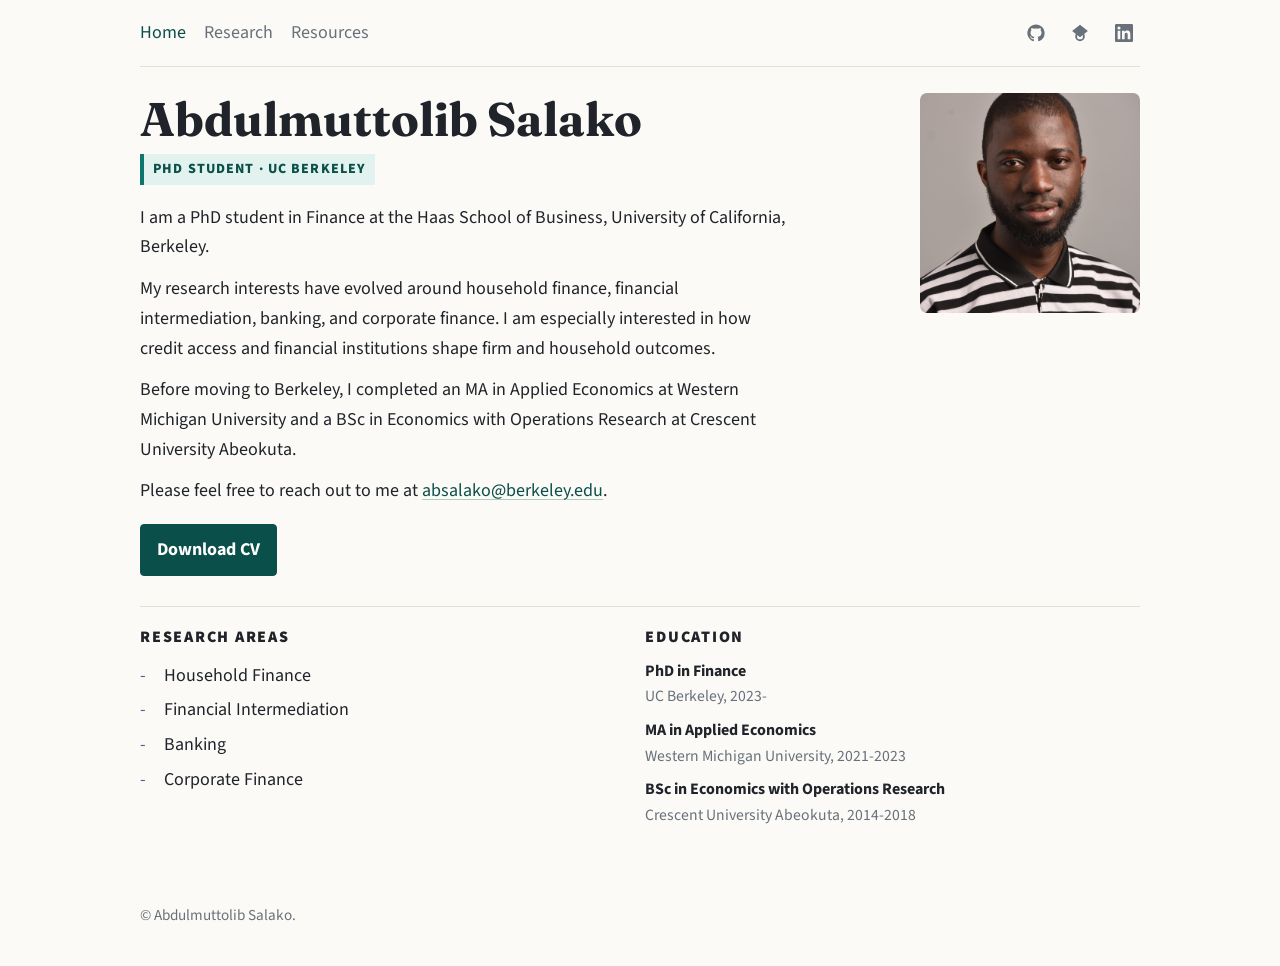
==== commit b260ff06: "Refresh profile icons" ====
--- a/index.html
+++ b/index.html
@@ -74,14 +74,14 @@
       <a href="resources.html">Resources</a>
     </nav>
     <div class="header-icons" aria-label="Profile links">
-      <a href="mailto:absalako@berkeley.edu" aria-label="Email">
-        <svg aria-hidden="true" viewBox="0 0 24 24"><path d="M4 6h16v12H4z"/><path d="m4 7 8 6 8-6"/></svg>
+      <a href="https://github.com/muttolibsalako" target="_blank" rel="noopener" aria-label="GitHub">
+        <svg aria-hidden="true" viewBox="0 0 24 24"><path d="M12 .5C5.65.5.5 5.65.5 12c0 5.08 3.29 9.39 7.86 10.91.58.11.79-.25.79-.56v-2.15c-3.2.7-3.88-1.37-3.88-1.37-.52-1.33-1.28-1.68-1.28-1.68-1.05-.72.08-.7.08-.7 1.16.08 1.77 1.19 1.77 1.19 1.03 1.76 2.69 1.25 3.35.96.1-.75.4-1.25.73-1.54-2.55-.29-5.23-1.28-5.23-5.68 0-1.25.45-2.28 1.18-3.08-.12-.29-.51-1.46.11-3.04 0 0 .97-.31 3.16 1.18A10.9 10.9 0 0 1 12 6.05c.98 0 1.96.13 2.88.39 2.19-1.49 3.15-1.18 3.15-1.18.63 1.58.24 2.75.12 3.04.74.8 1.18 1.83 1.18 3.08 0 4.42-2.69 5.38-5.25 5.67.41.36.78 1.06.78 2.14v3.16c0 .31.21.68.8.56A11.51 11.51 0 0 0 23.5 12C23.5 5.65 18.35.5 12 .5Z"/></svg>
       </a>
       <a href="https://scholar.google.com/citations?hl=en&user=TeEJFxQAAAAJ" target="_blank" rel="noopener" aria-label="Google Scholar">
-        <svg aria-hidden="true" viewBox="0 0 24 24"><path d="M12 4 3 9l9 5 9-5-9-5Z"/><path d="M6 12v4c2 2 10 2 12 0v-4"/></svg>
+        <svg aria-hidden="true" viewBox="0 0 24 24"><path d="M12 1 1.5 9.28 12 17.56l10.5-8.28L12 1Zm0 9.12a6.44 6.44 0 1 0 0 12.88 6.44 6.44 0 0 0 0-12.88Zm0 2.52a3.92 3.92 0 1 1 0 7.84 3.92 3.92 0 0 1 0-7.84Z"/></svg>
       </a>
       <a href="https://www.linkedin.com/in/abdulmuttolibsalako/" target="_blank" rel="noopener" aria-label="LinkedIn">
-        <svg aria-hidden="true" viewBox="0 0 24 24"><path d="M5 9h4v10H5z"/><path d="M5 5h4v3H5z"/><path d="M11 9h4v2c.7-1.4 4-2.4 4 2v6h-4v-5c0-1.6-2-1.6-2 0v5h-2z"/></svg>
+        <svg aria-hidden="true" viewBox="0 0 24 24"><path d="M20.45 20.45h-3.56v-5.58c0-1.33-.03-3.04-1.86-3.04-1.86 0-2.14 1.45-2.14 2.94v5.68H9.33V9h3.42v1.56h.05c.48-.9 1.64-1.85 3.37-1.85 3.6 0 4.27 2.37 4.27 5.45v6.29ZM5.32 7.44a2.06 2.06 0 1 1 0-4.12 2.06 2.06 0 0 1 0 4.12Zm1.78 13.01H3.54V9H7.1v11.45ZM22.22 0H1.77C.79 0 0 .77 0 1.72v20.56C0 23.23.79 24 1.77 24h20.45c.98 0 1.78-.77 1.78-1.72V1.72C24 .77 23.2 0 22.22 0Z"/></svg>
       </a>
     </div>
   </header>
--- a/styles.css
+++ b/styles.css
@@ -91,8 +91,8 @@
   display: inline-flex;
   align-items: center;
   justify-content: center;
-  width: 30px;
-  height: 30px;
+  width: 32px;
+  height: 32px;
   border-radius: 50%;
   color: var(--muted);
   text-decoration: none;
@@ -109,11 +109,8 @@
 .header-icons svg {
   width: 18px;
   height: 18px;
-  fill: none;
-  stroke: currentColor;
-  stroke-linecap: round;
-  stroke-linejoin: round;
-  stroke-width: 1.8;
+  fill: currentColor;
+  stroke: none;
 }
 
 main {
@@ -259,12 +256,12 @@
 }
 
 .profile-details h2 {
-  margin: 0 0 12px;
+  margin: 0 0 14px;
   color: var(--ink);
   font-family: "Source Sans 3", Georgia, serif;
-  font-size: 0.85rem;
-  font-weight: 800;
-  letter-spacing: 0.12em;
+  font-size: 1rem;
+  font-weight: 900;
+  letter-spacing: 0.11em;
   text-transform: uppercase;
 }
 
@@ -326,8 +323,29 @@
   border-bottom: 1px solid var(--line);
 }
 
+.first-section {
+  padding-top: 30px;
+}
+
+.section-heading {
+  margin: 0 0 20px;
+  color: var(--accent-dark);
+  font-family: "Source Sans 3", Georgia, serif;
+  font-size: clamp(1.45rem, 2.4vw, 1.95rem);
+  font-weight: 750;
+}
+
+.section-note {
+  max-width: 700px;
+  margin: -8px 0 20px;
+  color: var(--muted);
+}
+
 .research-section h2 {
-  font-size: clamp(1.6rem, 2.5vw, 2.15rem);
+  color: var(--accent-dark);
+  font-family: "Source Sans 3", Georgia, serif;
+  font-size: clamp(1.35rem, 2.2vw, 1.75rem);
+  font-weight: 750;
 }
 
 .paper {
@@ -349,6 +367,12 @@
   display: block;
   margin-top: 4px;
   color: var(--muted);
+  font-size: 0.92rem;
+  font-style: italic;
+  font-weight: 400;
+  letter-spacing: 0;
+  line-height: 1.45;
+  text-transform: none;
 }
 
 .paper summary {
@@ -376,10 +400,10 @@
 }
 
 .paper-title {
-  font-family: "Fraunces", Georgia, serif;
-  font-size: clamp(1.18rem, 1.7vw, 1.45rem);
-  font-weight: 700;
-  line-height: 1.2;
+  font-family: "Source Sans 3", Georgia, serif;
+  font-size: clamp(1.08rem, 1.5vw, 1.28rem);
+  font-weight: 400;
+  line-height: 1.35;
   color: var(--ink);
 }
 
@@ -428,8 +452,7 @@
     font-size: 17px;
   }
 
-  .hero,
-  .profile-details {
+  .hero {
     display: block;
   }
 
@@ -440,12 +463,18 @@
   .portrait {
     width: 100%;
     max-width: 240px;
-    margin: 38px auto 0 0;
-  }
-
-  .profile-details > div + div {
-    margin-top: 30px;
-  }
+    margin: 0 auto 24px 0;
+  }
+
+  .hero {
+    display: flex;
+    flex-direction: column;
+  }
+
+  .portrait {
+    order: -1;
+  }
+
 }
 
 @media (max-width: 540px) {
@@ -468,4 +497,12 @@
   .actions {
     display: grid;
   }
-}
+
+  .profile-details {
+    display: block;
+  }
+
+  .profile-details > div + div {
+    margin-top: 30px;
+  }
+}
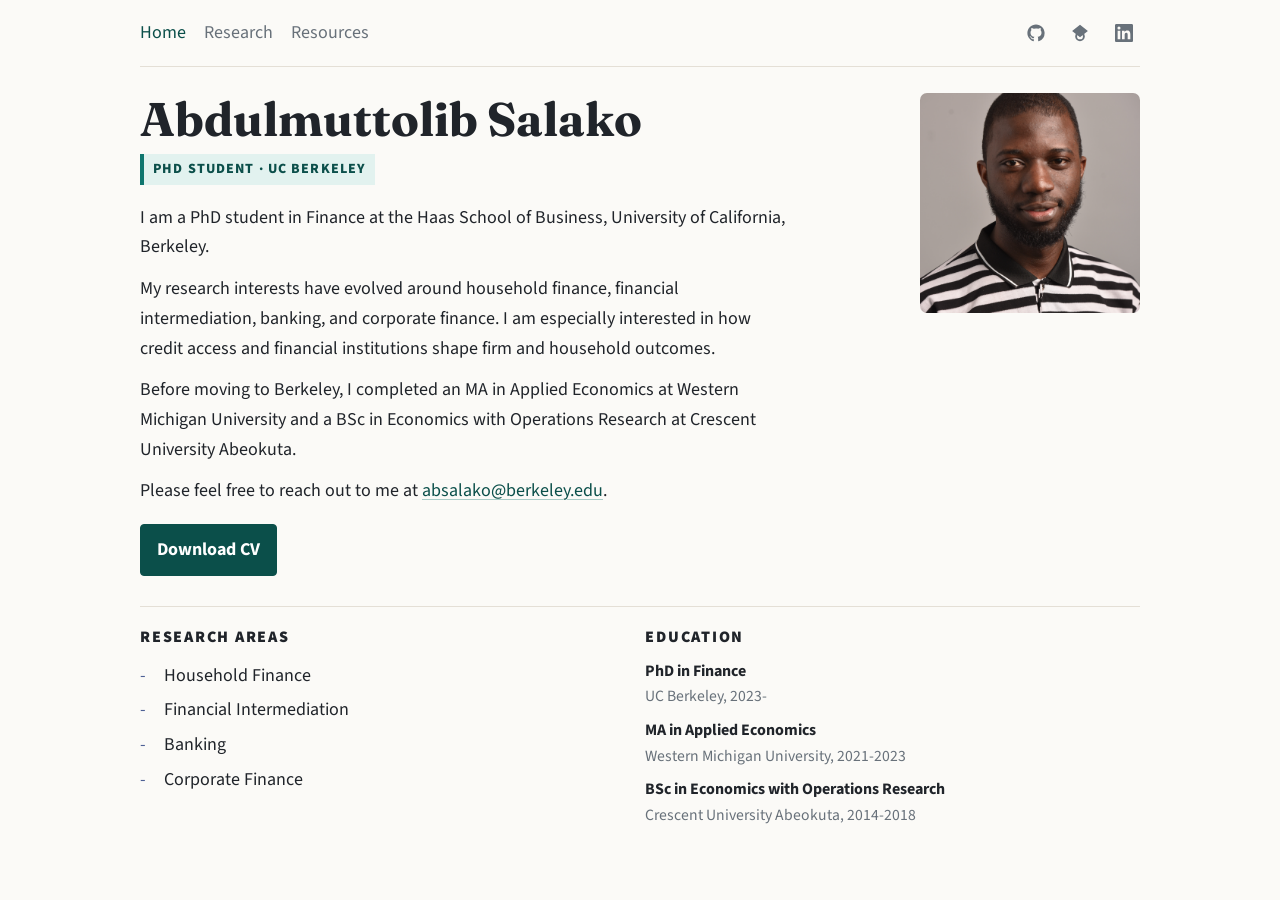
==== commit e76f002a: "Disable CV link and remove footer mark" ====
--- a/index.html
+++ b/index.html
@@ -23,7 +23,7 @@
   <meta name="viewport" content="width=device-width, initial-scale=1">
   <meta name="description" content="Abdulmuttolib Salako is a Finance PhD student at UC Berkeley studying household finance, financial intermediation, banking, and corporate finance.">
   <meta name="author" content="Abdulmuttolib Salako">
-  <meta name="robots" content="index, follow">
+  <meta name="robots" content="noindex, nofollow">
   <link rel="canonical" href="https://muttolibsalako.github.io/">
   <link rel="preconnect" href="https://fonts.googleapis.com">
   <link rel="preconnect" href="https://fonts.gstatic.com" crossorigin>
@@ -106,7 +106,7 @@
           </p>
         </div>
         <div class="actions" aria-label="CV link">
-          <a class="button primary" href="files/SalakoCV_Academicv2.pdf">Download CV</a>
+          <a class="button primary" href="#cv-unavailable" onclick="alert('CV download is currently unavailable.'); return false;">Download CV</a>
         </div>
       </div>
 
@@ -144,8 +144,5 @@
     </section>
   </main>
 
-  <footer class="site-footer">
-    <p>&copy; Abdulmuttolib Salako.</p>
-  </footer>
 </body>
 </html>
